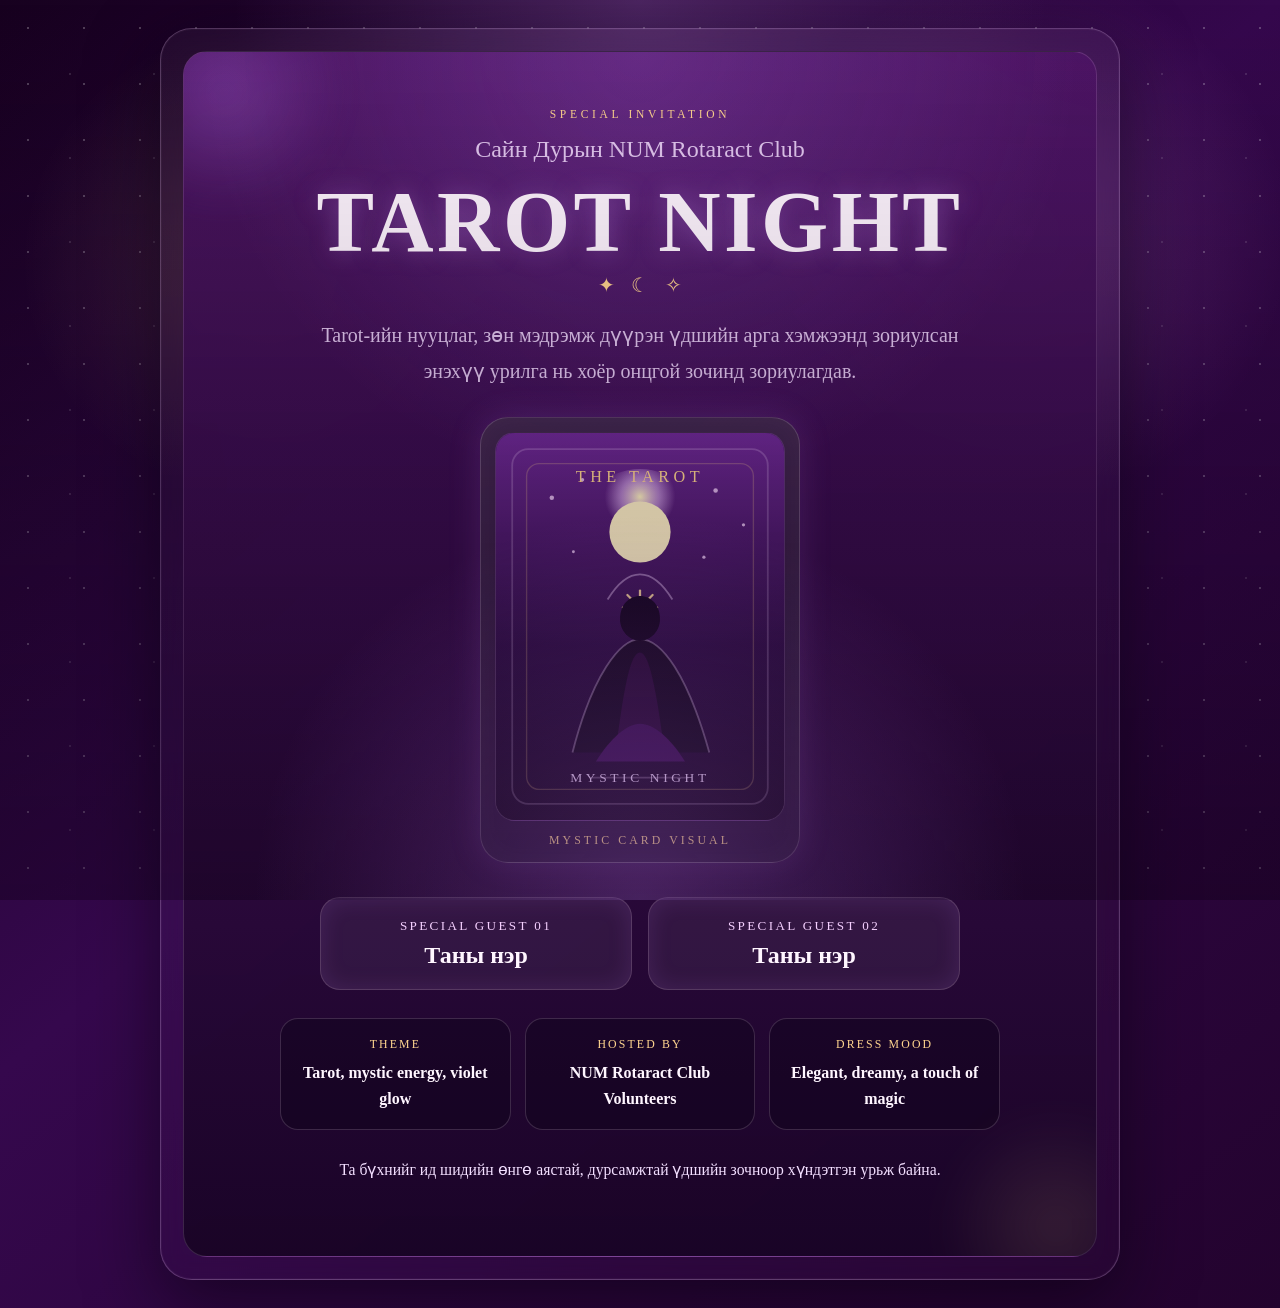
==== tarot.html @ 080f2c35 "Replace memory site with minimal System ICOT QR page" ====
<!DOCTYPE html>
<html lang="mn">
<head>
  <meta charset="UTF-8" />
  <meta name="viewport" content="width=device-width, initial-scale=1.0" />
  <title>Tarot Invitation</title>
  <style>
    :root {
      --bg-deep: #17011f;
      --bg-mid: #35084d;
      --bg-soft: #5f1b77;
      --glow: #c67cff;
      --glow-soft: rgba(214, 154, 255, 0.35);
      --card: rgba(33, 8, 49, 0.78);
      --line: rgba(240, 203, 255, 0.24);
      --text: #fff6ff;
      --muted: #e2c7ef;
      --gold: #ffd58f;
    }

    * {
      box-sizing: border-box;
    }

    body {
      margin: 0;
      min-height: 100vh;
      font-family: "Georgia", "Times New Roman", serif;
      color: var(--text);
      background:
        radial-gradient(circle at top, rgba(214, 154, 255, 0.22), transparent 28%),
        radial-gradient(circle at 20% 20%, rgba(255, 213, 143, 0.14), transparent 16%),
        radial-gradient(circle at 80% 18%, rgba(247, 160, 255, 0.18), transparent 18%),
        linear-gradient(140deg, var(--bg-deep), var(--bg-mid) 45%, #23032e 100%);
      display: grid;
      place-items: center;
      overflow-x: hidden;
    }

    body::before,
    body::after {
      content: "";
      position: fixed;
      inset: 0;
      pointer-events: none;
    }

    body::before {
      background-image:
        radial-gradient(circle, rgba(255,255,255,0.85) 0 1px, transparent 1.5px),
        radial-gradient(circle, rgba(255,255,255,0.45) 0 1px, transparent 1.5px);
      background-position: 0 0, 28px 32px;
      background-size: 56px 56px, 84px 84px;
      opacity: 0.28;
    }

    body::after {
      background:
        radial-gradient(circle at 50% 100%, rgba(198, 124, 255, 0.24), transparent 35%),
        linear-gradient(transparent, rgba(10, 0, 15, 0.32));
    }

    .frame {
      width: min(960px, calc(100% - 32px));
      margin: 28px 16px;
      padding: 22px;
      border-radius: 32px;
      border: 1px solid var(--line);
      background: linear-gradient(180deg, rgba(255,255,255,0.04), rgba(255,255,255,0.01));
      box-shadow:
        0 0 0 1px rgba(255,255,255,0.03) inset,
        0 24px 70px rgba(7, 0, 12, 0.55);
      backdrop-filter: blur(12px);
    }

    .invite {
      position: relative;
      overflow: hidden;
      padding: 56px 28px;
      border-radius: 24px;
      border: 1px solid rgba(255, 223, 255, 0.15);
      background:
        radial-gradient(circle at top center, rgba(198, 124, 255, 0.22), transparent 34%),
        linear-gradient(180deg, rgba(79, 21, 103, 0.9), rgba(25, 4, 38, 0.96));
      text-align: center;
    }

    .invite::before,
    .invite::after {
      content: "";
      position: absolute;
      width: 240px;
      height: 240px;
      border-radius: 50%;
      filter: blur(18px);
      opacity: 0.55;
      pointer-events: none;
    }

    .invite::before {
      top: -80px;
      left: -80px;
      background: radial-gradient(circle, rgba(198, 124, 255, 0.55), transparent 70%);
    }

    .invite::after {
      right: -80px;
      bottom: -90px;
      background: radial-gradient(circle, rgba(255, 213, 143, 0.22), transparent 70%);
    }

    .crest {
      letter-spacing: 0.32em;
      text-transform: uppercase;
      font-size: 0.72rem;
      color: var(--gold);
      margin-bottom: 16px;
    }

    .club {
      font-size: clamp(1.2rem, 2vw, 1.5rem);
      color: var(--muted);
      margin: 0;
    }

    h1 {
      margin: 18px 0 10px;
      font-size: clamp(2.6rem, 8vw, 5.4rem);
      line-height: 0.95;
      letter-spacing: 0.04em;
      text-transform: uppercase;
      text-shadow: 0 0 24px var(--glow-soft);
    }

    .subtitle {
      max-width: 640px;
      margin: 0 auto 28px;
      font-size: clamp(1rem, 2.6vw, 1.25rem);
      line-height: 1.8;
      color: var(--muted);
    }

    .visual-wrap {
      display: grid;
      place-items: center;
      margin: 10px auto 34px;
    }

    .tarot-card {
      width: min(320px, 100%);
      padding: 14px;
      border-radius: 28px;
      border: 1px solid rgba(255, 226, 252, 0.22);
      background:
        linear-gradient(180deg, rgba(255,255,255,0.12), rgba(255,255,255,0.03)),
        rgba(31, 6, 45, 0.72);
      box-shadow:
        0 0 32px rgba(198, 124, 255, 0.18),
        inset 0 0 30px rgba(255, 255, 255, 0.04);
    }

    .tarot-frame {
      overflow: hidden;
      border-radius: 20px;
      border: 1px solid rgba(255, 226, 252, 0.18);
      background: linear-gradient(180deg, #3f105d, #1b0328);
    }

    .tarot-svg {
      display: block;
      width: 100%;
      height: auto;
    }

    .tarot-label {
      margin-top: 12px;
      letter-spacing: 0.26em;
      text-transform: uppercase;
      font-size: 0.74rem;
      color: var(--gold);
    }

    .guests {
      display: grid;
      grid-template-columns: repeat(2, minmax(0, 1fr));
      gap: 16px;
      max-width: 640px;
      margin: 0 auto 28px;
    }

    .guest {
      padding: 20px 16px;
      border-radius: 20px;
      border: 1px solid rgba(255, 222, 250, 0.18);
      background: rgba(255, 255, 255, 0.06);
      box-shadow: 0 0 24px rgba(198, 124, 255, 0.12) inset;
    }

    .guest span {
      display: block;
      font-size: 0.82rem;
      letter-spacing: 0.18em;
      text-transform: uppercase;
      color: #f5d0ff;
      margin-bottom: 8px;
    }

    .guest strong {
      font-size: clamp(1.15rem, 3vw, 1.5rem);
      font-weight: 600;
    }

    .details {
      max-width: 720px;
      margin: 0 auto;
      display: grid;
      grid-template-columns: repeat(3, minmax(0, 1fr));
      gap: 14px;
    }

    .detail {
      padding: 18px 14px;
      border-radius: 18px;
      border: 1px solid rgba(255, 228, 255, 0.16);
      background: rgba(11, 3, 18, 0.34);
    }

    .detail span {
      display: block;
      font-size: 0.74rem;
      letter-spacing: 0.18em;
      text-transform: uppercase;
      color: var(--gold);
      margin-bottom: 8px;
    }

    .detail strong {
      font-size: 1rem;
      line-height: 1.6;
      color: var(--text);
    }

    .footer-note {
      margin-top: 26px;
      font-size: 0.98rem;
      line-height: 1.8;
      color: #f3dfff;
    }

    .icons {
      display: flex;
      justify-content: center;
      gap: 16px;
      margin: 0 auto 20px;
      color: var(--gold);
      font-size: 1.25rem;
    }

    @media (max-width: 720px) {
      .invite {
        padding: 40px 18px;
      }

      .guests,
      .details {
        grid-template-columns: 1fr;
      }

      .frame {
        padding: 14px;
        border-radius: 24px;
      }
    }
  </style>
</head>
<body>
  <main class="frame">
    <section class="invite">
      <div class="crest">Special Invitation</div>
      <p class="club">Сайн Дурын NUM Rotaract Club</p>
      <h1>Tarot Night</h1>
      <div class="icons">
        <span>✦</span>
        <span>☾</span>
        <span>✧</span>
      </div>
      <p class="subtitle">
        Tarot-ийн нууцлаг, зөн мэдрэмж дүүрэн үдшийн арга хэмжээнд зориулсан
        энэхүү урилга нь хоёр онцгой зочинд зориулагдав.
      </p>

      <div class="visual-wrap">
        <div class="tarot-card">
          <div class="tarot-frame">
            <svg class="tarot-svg" viewBox="0 0 320 430" xmlns="http://www.w3.org/2000/svg" role="img" aria-label="Tarot inspired illustration">
              <defs>
                <linearGradient id="sky" x1="0" y1="0" x2="0" y2="1">
                  <stop offset="0%" stop-color="#6f2a96"/>
                  <stop offset="55%" stop-color="#2d0b43"/>
                  <stop offset="100%" stop-color="#16031f"/>
                </linearGradient>
                <radialGradient id="moonGlow" cx="50%" cy="22%" r="28%">
                  <stop offset="0%" stop-color="#fff3bf" stop-opacity="1"/>
                  <stop offset="55%" stop-color="#f0c6ff" stop-opacity="0.55"/>
                  <stop offset="100%" stop-color="#f0c6ff" stop-opacity="0"/>
                </radialGradient>
              </defs>
              <rect width="320" height="430" fill="url(#sky)"/>
              <circle cx="160" cy="110" r="70" fill="url(#moonGlow)"/>
              <circle cx="160" cy="110" r="34" fill="#fff1c7"/>
              <g fill="#f8d6ff" opacity="0.8">
                <circle cx="62" cy="72" r="2.5"/>
                <circle cx="96" cy="52" r="2"/>
                <circle cx="244" cy="64" r="2.5"/>
                <circle cx="275" cy="102" r="1.8"/>
                <circle cx="231" cy="138" r="1.8"/>
                <circle cx="86" cy="132" r="1.6"/>
              </g>
              <g stroke="#f8d59b" stroke-width="2.5" stroke-linecap="round" opacity="0.95">
                <path d="M160 175v38"/>
                <path d="M141 194h38"/>
                <path d="M146 180l28 28"/>
                <path d="M174 180l-28 28"/>
              </g>
              <path d="M85 355c22-86 53-126 75-126 24 0 53 40 77 126" fill="rgba(17,4,24,0.75)" stroke="#f3d5ff" stroke-opacity="0.36" stroke-width="2"/>
              <circle cx="160" cy="208" r="22" fill="#14041f"/>
              <path d="M132 360c10-77 17-116 28-116 10 0 18 39 28 116" fill="#2a0938"/>
              <path d="M111 365c16-26 35-42 49-42 15 0 34 16 50 42" fill="#3e0f56"/>
              <path d="M138 205c0-14 10-24 22-24s22 10 22 24-10 26-22 26-22-12-22-26Z" fill="#14041f"/>
              <path d="M124 185c11-18 24-28 36-28s25 10 36 28" fill="none" stroke="#f4d2ff" stroke-opacity="0.45" stroke-width="2"/>
              <path d="M106 383h108" stroke="#f4d2ff" stroke-opacity="0.28" stroke-width="2"/>
              <rect x="18" y="18" width="284" height="394" rx="18" fill="none" stroke="#f5d7ff" stroke-opacity="0.22" stroke-width="2"/>
              <rect x="34" y="34" width="252" height="362" rx="14" fill="none" stroke="#ffd58f" stroke-opacity="0.24" stroke-width="1.5"/>
              <text x="160" y="54" text-anchor="middle" fill="#ffd58f" font-size="18" letter-spacing="5">THE TAROT</text>
              <text x="160" y="388" text-anchor="middle" fill="#f3d9ff" font-size="15" letter-spacing="4">MYSTIC NIGHT</text>
            </svg>
          </div>
          <div class="tarot-label">Mystic Card Visual</div>
        </div>
      </div>

      <div class="guests">
        <article class="guest">
          <span>Special Guest 01</span>
          <strong>Таны нэр</strong>
        </article>
        <article class="guest">
          <span>Special Guest 02</span>
          <strong>Таны нэр</strong>
        </article>
      </div>

      <div class="details">
        <article class="detail">
          <span>Theme</span>
          <strong>Tarot, mystic energy, violet glow</strong>
        </article>
        <article class="detail">
          <span>Hosted by</span>
          <strong>NUM Rotaract Club Volunteers</strong>
        </article>
        <article class="detail">
          <span>Dress Mood</span>
          <strong>Elegant, dreamy, a touch of magic</strong>
        </article>
      </div>

      <p class="footer-note">
        Та бүхнийг ид шидийн өнгө аястай, дурсамжтай үдшийн зочноор хүндэтгэн урьж байна.
      </p>
    </section>
  </main>
</body>
</html>
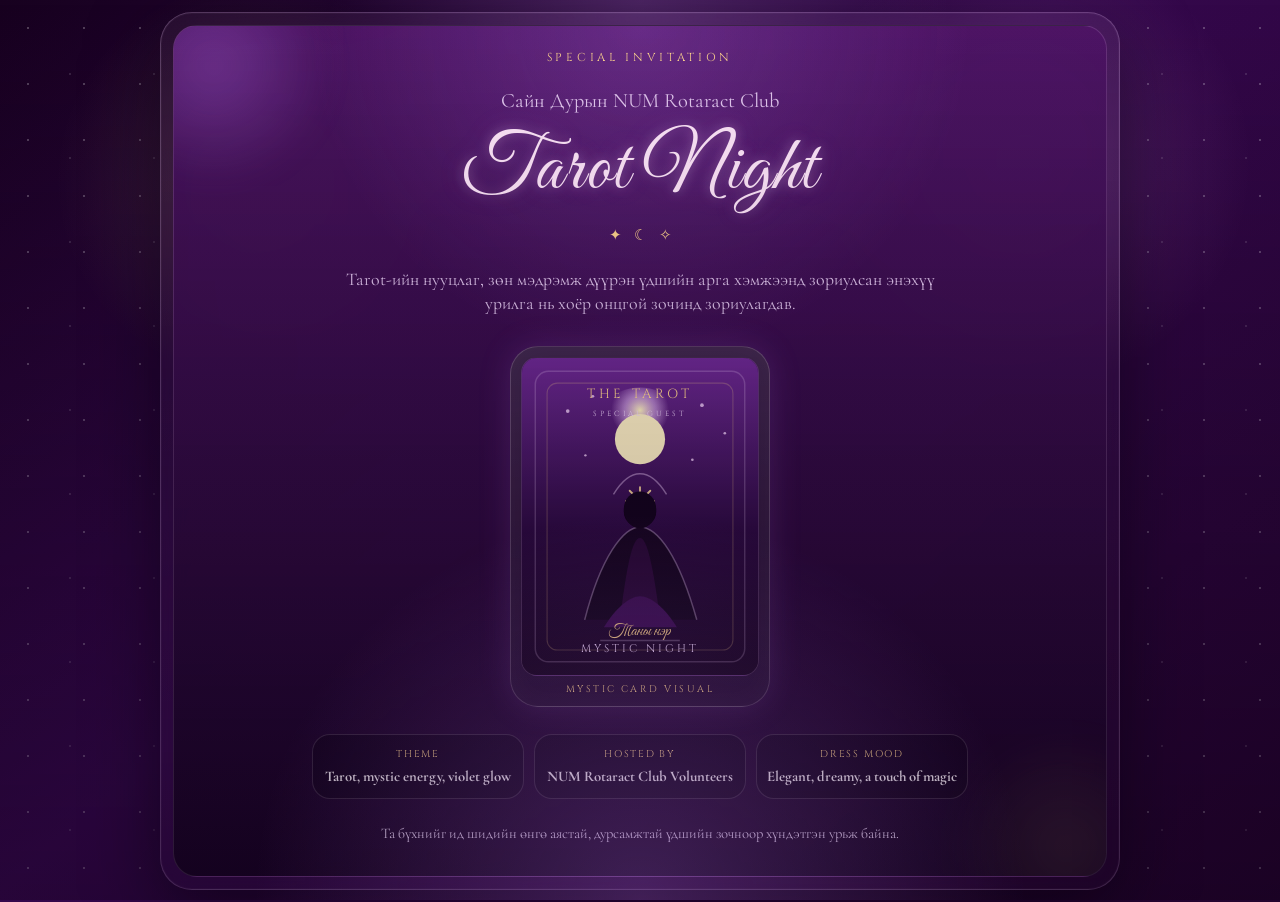
==== commit b87dc18c: "Add tarot invitation page" ====
--- a/tarot.html
+++ b/tarot.html
@@ -4,6 +4,9 @@
   <meta charset="UTF-8" />
   <meta name="viewport" content="width=device-width, initial-scale=1.0" />
   <title>Tarot Invitation</title>
+  <link rel="preconnect" href="https://fonts.googleapis.com" />
+  <link rel="preconnect" href="https://fonts.gstatic.com" crossorigin />
+  <link href="https://fonts.googleapis.com/css2?family=Cinzel:wght@400;500;600;700&family=Cormorant+Garamond:wght@400;500;600;700&family=Great+Vibes&display=swap" rel="stylesheet" />
   <style>
     :root {
       --bg-deep: #17011f;
@@ -25,7 +28,8 @@
     body {
       margin: 0;
       min-height: 100vh;
-      font-family: "Georgia", "Times New Roman", serif;
+      min-height: 100dvh;
+      font-family: "Cormorant Garamond", "Times New Roman", serif;
       color: var(--text);
       background:
         radial-gradient(circle at top, rgba(214, 154, 255, 0.22), transparent 28%),
@@ -35,6 +39,7 @@
       display: grid;
       place-items: center;
       overflow-x: hidden;
+      overflow-y: hidden;
     }
 
     body::before,
@@ -62,8 +67,8 @@
 
     .frame {
       width: min(960px, calc(100% - 32px));
-      margin: 28px 16px;
-      padding: 22px;
+      margin: 12px 16px;
+      padding: 12px;
       border-radius: 32px;
       border: 1px solid var(--line);
       background: linear-gradient(180deg, rgba(255,255,255,0.04), rgba(255,255,255,0.01));
@@ -76,13 +81,17 @@
     .invite {
       position: relative;
       overflow: hidden;
-      padding: 56px 28px;
+      min-height: calc(100dvh - 48px);
+      padding: 24px 24px 18px;
       border-radius: 24px;
       border: 1px solid rgba(255, 223, 255, 0.15);
       background:
         radial-gradient(circle at top center, rgba(198, 124, 255, 0.22), transparent 34%),
         linear-gradient(180deg, rgba(79, 21, 103, 0.9), rgba(25, 4, 38, 0.96));
       text-align: center;
+      display: flex;
+      flex-direction: column;
+      justify-content: space-between;
     }
 
     .invite::before,
@@ -110,45 +119,53 @@
     }
 
     .crest {
+      font-family: "Cinzel", serif;
       letter-spacing: 0.32em;
       text-transform: uppercase;
       font-size: 0.72rem;
       color: var(--gold);
-      margin-bottom: 16px;
+      margin-bottom: 6px;
     }
 
     .club {
-      font-size: clamp(1.2rem, 2vw, 1.5rem);
+      font-family: "Cormorant Garamond", serif;
+      font-size: clamp(1rem, 1.6vw, 1.3rem);
       color: var(--muted);
       margin: 0;
     }
 
     h1 {
-      margin: 18px 0 10px;
-      font-size: clamp(2.6rem, 8vw, 5.4rem);
-      line-height: 0.95;
-      letter-spacing: 0.04em;
-      text-transform: uppercase;
-      text-shadow: 0 0 24px var(--glow-soft);
+      font-family: "Great Vibes", "Cormorant Garamond", serif;
+      margin: 6px 0 2px;
+      font-size: clamp(3rem, 7vw, 4.8rem);
+      font-weight: 400;
+      line-height: 0.92;
+      letter-spacing: 0.02em;
+      text-transform: none;
+      color: #ffe7fb;
+      text-shadow:
+        0 0 12px rgba(255, 214, 252, 0.35),
+        0 0 28px rgba(198, 124, 255, 0.22);
     }
 
     .subtitle {
+      font-family: "Cormorant Garamond", serif;
       max-width: 640px;
-      margin: 0 auto 28px;
-      font-size: clamp(1rem, 2.6vw, 1.25rem);
-      line-height: 1.8;
+      margin: 0 auto 10px;
+      font-size: clamp(0.98rem, 1.6vw, 1.12rem);
+      line-height: 1.35;
       color: var(--muted);
     }
 
     .visual-wrap {
       display: grid;
       place-items: center;
-      margin: 10px auto 34px;
+      margin: 4px auto 10px;
     }
 
     .tarot-card {
-      width: min(320px, 100%);
-      padding: 14px;
+      width: min(260px, 100%);
+      padding: 10px;
       border-radius: 28px;
       border: 1px solid rgba(255, 226, 252, 0.22);
       background:
@@ -161,7 +178,7 @@
 
     .tarot-frame {
       overflow: hidden;
-      border-radius: 20px;
+      border-radius: 16px;
       border: 1px solid rgba(255, 226, 252, 0.18);
       background: linear-gradient(180deg, #3f105d, #1b0328);
     }
@@ -173,41 +190,12 @@
     }
 
     .tarot-label {
-      margin-top: 12px;
+      font-family: "Cinzel", serif;
+      margin-top: 7px;
       letter-spacing: 0.26em;
       text-transform: uppercase;
-      font-size: 0.74rem;
+      font-size: 0.6rem;
       color: var(--gold);
-    }
-
-    .guests {
-      display: grid;
-      grid-template-columns: repeat(2, minmax(0, 1fr));
-      gap: 16px;
-      max-width: 640px;
-      margin: 0 auto 28px;
-    }
-
-    .guest {
-      padding: 20px 16px;
-      border-radius: 20px;
-      border: 1px solid rgba(255, 222, 250, 0.18);
-      background: rgba(255, 255, 255, 0.06);
-      box-shadow: 0 0 24px rgba(198, 124, 255, 0.12) inset;
-    }
-
-    .guest span {
-      display: block;
-      font-size: 0.82rem;
-      letter-spacing: 0.18em;
-      text-transform: uppercase;
-      color: #f5d0ff;
-      margin-bottom: 8px;
-    }
-
-    .guest strong {
-      font-size: clamp(1.15rem, 3vw, 1.5rem);
-      font-weight: 600;
     }
 
     .details {
@@ -215,60 +203,129 @@
       margin: 0 auto;
       display: grid;
       grid-template-columns: repeat(3, minmax(0, 1fr));
-      gap: 14px;
+      gap: 10px;
     }
 
     .detail {
-      padding: 18px 14px;
+      padding: 12px 10px;
       border-radius: 18px;
       border: 1px solid rgba(255, 228, 255, 0.16);
       background: rgba(11, 3, 18, 0.34);
     }
 
     .detail span {
+      font-family: "Cinzel", serif;
       display: block;
-      font-size: 0.74rem;
+      font-size: 0.62rem;
       letter-spacing: 0.18em;
       text-transform: uppercase;
       color: var(--gold);
-      margin-bottom: 8px;
+      margin-bottom: 5px;
     }
 
     .detail strong {
-      font-size: 1rem;
-      line-height: 1.6;
+      font-family: "Cormorant Garamond", serif;
+      font-size: 0.92rem;
+      line-height: 1.2;
       color: var(--text);
     }
 
     .footer-note {
-      margin-top: 26px;
-      font-size: 0.98rem;
-      line-height: 1.8;
+      font-family: "Cormorant Garamond", serif;
+      margin-top: 8px;
+      font-size: 0.92rem;
+      line-height: 1.28;
       color: #f3dfff;
     }
 
     .icons {
       display: flex;
       justify-content: center;
-      gap: 16px;
-      margin: 0 auto 20px;
+      gap: 12px;
+      margin: 0 auto 6px;
       color: var(--gold);
-      font-size: 1.25rem;
+      font-size: 0.95rem;
     }
 
     @media (max-width: 720px) {
+      body {
+        padding: 0;
+      }
+
+      .frame {
+        width: min(100%, calc(100% - 12px));
+        margin: 6px;
+        padding: 8px;
+        border-radius: 20px;
+      }
+
       .invite {
-        padding: 40px 18px;
-      }
-
-      .guests,
+        min-height: calc(100dvh - 28px);
+        padding: 18px 14px 16px;
+        border-radius: 18px;
+        display: flex;
+        flex-direction: column;
+        justify-content: space-between;
+      }
+
+      .crest {
+        margin-bottom: 6px;
+        font-size: 0.58rem;
+        letter-spacing: 0.24em;
+      }
+
+      .club {
+        font-size: 1rem;
+      }
+
+      h1 {
+        margin: 8px 0 2px;
+        font-size: clamp(2.7rem, 14vw, 4.3rem);
+        line-height: 0.9;
+      }
+
+      .icons {
+        gap: 10px;
+        margin: 0 auto 6px;
+        font-size: 0.95rem;
+      }
+
+      .subtitle {
+        margin: 0 auto 10px;
+        font-size: 0.96rem;
+        line-height: 1.32;
+        max-width: 300px;
+      }
+
+      .visual-wrap {
+        margin: 4px auto 10px;
+      }
+
+      .tarot-card {
+        width: min(250px, 100%);
+        padding: 10px;
+        border-radius: 22px;
+      }
+
+      .tarot-frame {
+        border-radius: 16px;
+      }
+
+      .tarot-label {
+        margin-top: 8px;
+        font-size: 0.56rem;
+        letter-spacing: 0.18em;
+      }
+
       .details {
-        grid-template-columns: 1fr;
-      }
-
-      .frame {
-        padding: 14px;
-        border-radius: 24px;
+        display: none;
+      }
+
+      .footer-note {
+        margin-top: 8px;
+        font-size: 0.88rem;
+        line-height: 1.28;
+        max-width: 300px;
       }
     }
   </style>
@@ -331,23 +388,14 @@
               <path d="M106 383h108" stroke="#f4d2ff" stroke-opacity="0.28" stroke-width="2"/>
               <rect x="18" y="18" width="284" height="394" rx="18" fill="none" stroke="#f5d7ff" stroke-opacity="0.22" stroke-width="2"/>
               <rect x="34" y="34" width="252" height="362" rx="14" fill="none" stroke="#ffd58f" stroke-opacity="0.24" stroke-width="1.5"/>
-              <text x="160" y="54" text-anchor="middle" fill="#ffd58f" font-size="18" letter-spacing="5">THE TAROT</text>
-              <text x="160" y="388" text-anchor="middle" fill="#f3d9ff" font-size="15" letter-spacing="4">MYSTIC NIGHT</text>
+              <text x="160" y="54" text-anchor="middle" fill="#ffd58f" font-size="18" letter-spacing="5" style="font-family: 'Cinzel', serif;">THE TAROT</text>
+              <text x="160" y="78" text-anchor="middle" fill="#f3d9ff" font-size="10" letter-spacing="4" style="font-family: 'Cinzel', serif;">SPECIAL GUEST</text>
+              <text x="160" y="376" text-anchor="middle" fill="#ffd58f" font-size="23" style="font-family: 'Great Vibes', cursive;">Таны нэр</text>
+              <text x="160" y="398" text-anchor="middle" fill="#f3d9ff" font-size="15" letter-spacing="4" style="font-family: 'Cinzel', serif;">MYSTIC NIGHT</text>
             </svg>
           </div>
           <div class="tarot-label">Mystic Card Visual</div>
         </div>
-      </div>
-
-      <div class="guests">
-        <article class="guest">
-          <span>Special Guest 01</span>
-          <strong>Таны нэр</strong>
-        </article>
-        <article class="guest">
-          <span>Special Guest 02</span>
-          <strong>Таны нэр</strong>
-        </article>
       </div>
 
       <div class="details">
